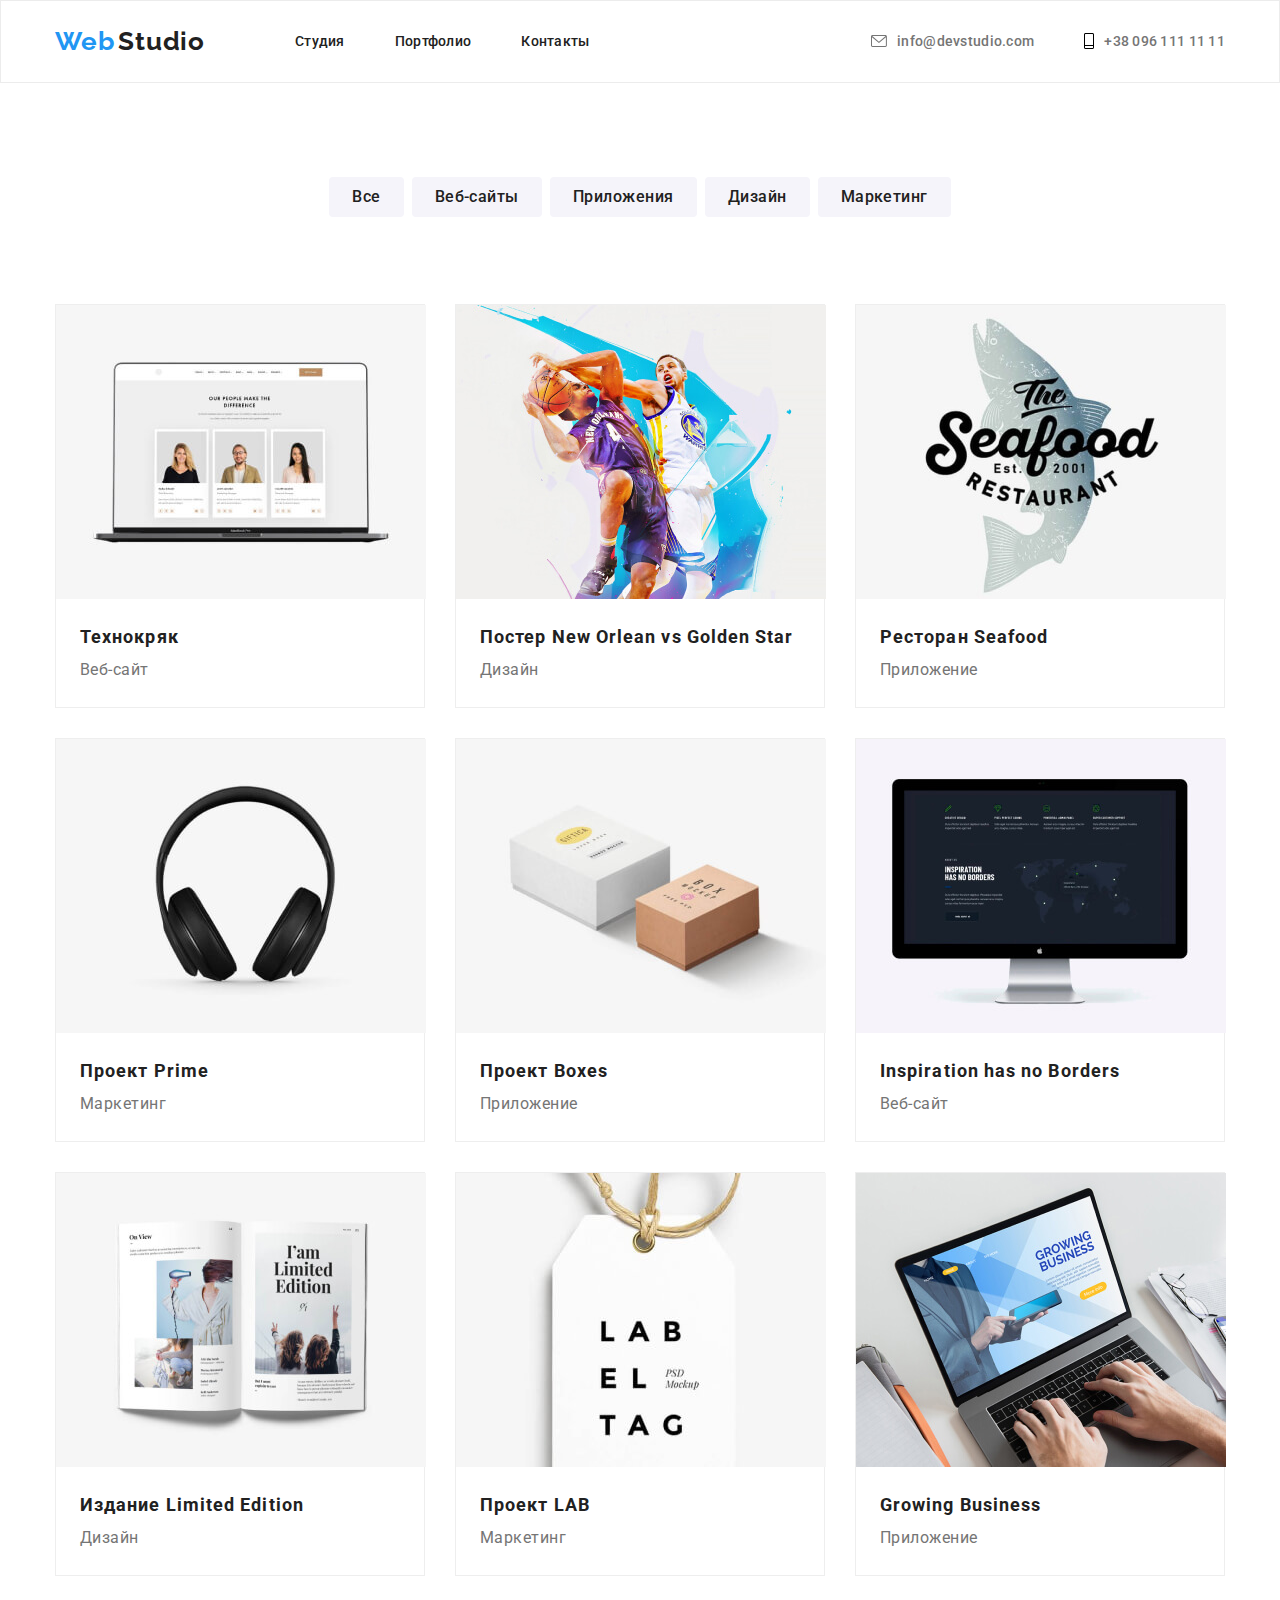
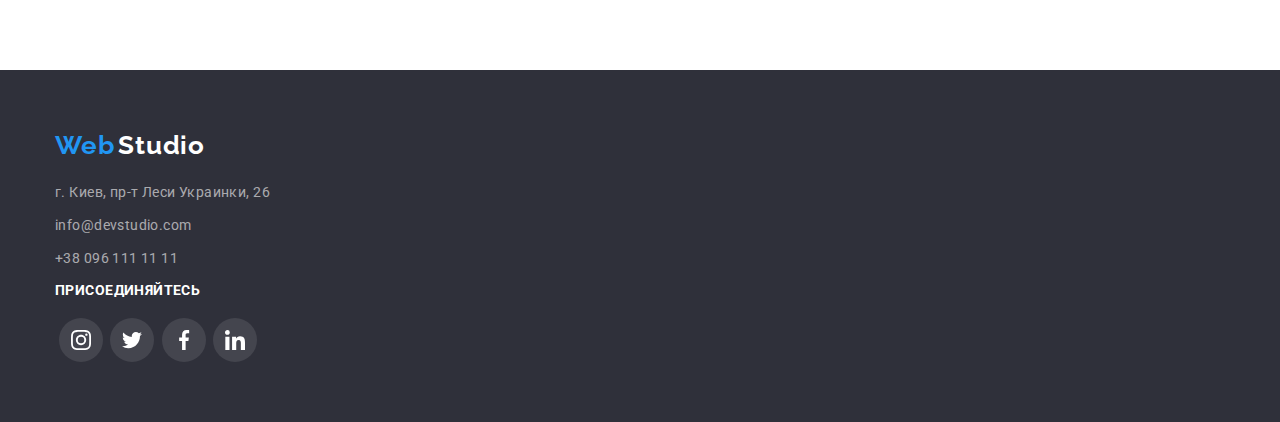
==== portfolio.html @ cc457381 "Домашнее задание №4" ====
<!DOCTYPE html>
<html lang="ru">
	<head>
		<meta charset="UTF-8" />
		<meta name="viewport" content="width=device-width, initial-scale=1.0" />
		<title>Портфолио</title>
		<link rel="stylesheet" href="https://cdnjs.cloudflare.com/ajax/libs/modern-normalize/1.0.0/modern-normalize.css" />
		<link
			href="https://fonts.googleapis.com/css2?family=Raleway:wght@700&family=Roboto:wght@400;500;700;900&display=swap"
			rel="stylesheet"
		/>
		<link rel="stylesheet" href="./css/styles.css" />
	</head>

	<body>
		<!--header-->
		<header class="header">
			<div class="conteiner">
				<nav class="navigation">
					<a class="logo link" href="./index.html" aria-label="Логотип Веб Студии" lang="en">
						<span class="logo-web">Web</span>
						<span class="logo-studio-black">Studio</span>
					</a>
					<ul class="navigation-list list">
						<li class="navigation-list-item">
							<a class="navigation-list-link link" href="./index.html">Студия</a>
						</li>
						<li class="navigation-list-item">
							<a class="navigation-list-link link" href="./portfolio.html">Портфолио</a>
						</li>
						<li class="navigation-list-item">
							<a class="navigation-list-link link" href="">Контакты</a>
						</li>
					</ul>
				</nav>

				<address class="address">
					<ul class="address-list list">
						<li class="address-list-item">
							<a class="address-mail-link link" href="mailto:info@devstudio.com">
								<svg class="address-mail-svg">
									<use href="./images/studio/svg/symbol-defs.svg#icon-mail"></use>
								</svg>
								info@devstudio.com
							</a>
						</li>
						<li class="address-list-item">
							<a class="address-tel-link link" href="tel:+380961111111">
								<svg class="address-tel-svg">
									<use href="./images/studio/svg/symbol-defs.svg#icon-tel"></use>
								</svg>
								+38 096 111 11 11
							</a>
						</li>
					</ul>
				</address>
			</div>
		</header>

		<main class="main">
			<!--filters-->
			<section class="pottfolio-filters">
				<div class="conteiner">
					<ul class="pottfolio-filters-list list">
						<li class="pottfolio-filters-list-item">
							<button class="pottfolio-filters-btn" type="button">Все</button>
						</li>
						<li class="pottfolio-filters-list-item">
							<button class="pottfolio-filters-btn" type="button">Веб-сайты</button>
						</li>
						<li class="pottfolio-filters-list-item">
							<button class="pottfolio-filters-btn" type="button">Приложения</button>
						</li>
						<li class="pottfolio-filters-list-item">
							<button class="pottfolio-filters-btn" type="button">Дизайн</button>
						</li>
						<li class="pottfolio-filters-list-item">
							<button class="pottfolio-filters-btn" type="button">Маркетинг</button>
						</li>
					</ul>
				</div>
			</section>

			<!--projects-->
			<section class="projects">
				<div class="conteiner">
					<h1 class="projects-title">Наши работы</h1>
					<ul class="projects-list list">
						<li class="projects-list-item">
							<a href=""><img src="./images/portfolio/projects/project-1.jpg" width="370" height="294" alt="" /></a>
							<div class="projects-list-content">
								<h2 class="projects-subtitle">Технокряк</h2>
								<p class="projects-text">Веб-сайт</p>
							</div>
						</li>
						<li class="projects-list-item">
							<a href=""><img src="./images/portfolio/projects/project-2.jpg" width="370" height="294" alt="" /></a>
							<div class="projects-list-content">
								<h2 class="projects-subtitle">Постер New Orlean vs Golden Star</h2>
								<p class="projects-text">Дизайн</p>
							</div>
						</li>
						<li class="projects-list-item">
							<a href=""><img src="./images/portfolio/projects/project-3.jpg" width="370" height="294" alt="" /></a>
							<div class="projects-list-content">
								<h2 class="projects-subtitle">Ресторан Seafood</h2>
								<p class="projects-text">Приложение</p>
							</div>
						</li>
						<li class="projects-list-item">
							<a href=""><img src="./images/portfolio/projects/project-4.jpg" width="370" height="294" alt="" /></a>
							<div class="projects-list-content">
								<h2 class="projects-subtitle">Проект Prime</h2>
								<p class="projects-text">Маркетинг</p>
							</div>
						</li>
						<li class="projects-list-item">
							<a href=""><img src="./images/portfolio/projects/project-5.jpg" width="370" height="294" alt="" /></a>
							<div class="projects-list-content">
								<h2 class="projects-subtitle">Проект Boxes</h2>
								<p class="projects-text">Приложение</p>
							</div>
						</li>
						<li class="projects-list-item">
							<a href=""><img src="./images/portfolio/projects/project-6.jpg" width="370" height="294" alt="" /></a>
							<div class="projects-list-content">
								<h2 class="projects-subtitle">Inspiration has no Borders</h2>
								<p class="projects-text">Веб-сайт</p>
							</div>
						</li>
						<li class="projects-list-item">
							<a href=""><img src="./images/portfolio/projects/project-7.jpg" width="370" height="294" alt="" /></a>
							<div class="projects-list-content">
								<h2 class="projects-subtitle">Издание Limited Edition</h2>
								<p class="projects-text">Дизайн</p>
							</div>
						</li>
						<li class="projects-list-item">
							<a href=""><img src="./images/portfolio/projects/project-8.jpg" width="370" height="294" alt="" /></a>
							<div class="projects-list-content">
								<h2 class="projects-subtitle">Проект LAB</h2>
								<p class="projects-text">Маркетинг</p>
							</div>
						</li>
						<li class="projects-list-item">
							<a href=""><img src="./images/portfolio/projects/project-9.jpg" width="370" height="294" alt="" /></a>
							<div class="projects-list-content">
								<h2 class="projects-subtitle">Growing Business</h2>
								<p class="projects-text">Приложение</p>
							</div>
						</li>
					</ul>
				</div>
			</section>
		</main>

		<footer class="footer">
			<div class="conteiner">
				<a class="logo-footer link" href="./index.html" aria-label="Логотип Веб Студии" lang="en">
					<span class="logo-footer-web">Web</span>
					<span class="logo-footer-studio-white">Studio</span>
				</a>
				<address class="address-footer">
					<ul class="address-footer-list list">
						<li class="address-footer-list-item">
							<a class="address-footer-map-link link" href="https://goo.gl/maps/joasaBkSW2DnJmef8" target="blank">
								г. Киев, пр-т Леси Украинки, 26
							</a>
						</li>
						<li class="address-footer-list-item">
							<a class="address-footer-mail-link link" href="mailto:info@devstudio.com">info@devstudio.com</a>
						</li>
						<li class="address-footer-list-item">
							<a class="address-footer-tel-link link" href="tel:+380961111111">+38 096 111 11 11</a>
						</li>
					</ul>
				</address>
				<div class="join">
					<h3 class="footer-join-title">присоединяйтесь</h3>
					<ul class="footer-social-list list">
						<li class="footer-social-list-item">
							<a href="#" class="footer-social-list-link">
								<svg class="footer-social-list-svg">
									<use href="./images/studio/svg/symbol-defs.svg#icon-instagram-1"></use>
								</svg>
							</a>
						</li>
						<li class="footer-social-list-item">
							<a href="#" class="footer-social-list-link">
								<svg class="footer-social-list-svg">
									<use href="./images/studio/svg/symbol-defs.svg#icon-twitter-1"></use>
								</svg>
							</a>
						</li>
						<li class="footer-social-list-item">
							<a href="#" class="footer-social-list-link">
								<svg class="footer-social-list-svg">
									<use href="./images/studio/svg/symbol-defs.svg#icon-facebook-1"></use>
								</svg>
							</a>
						</li>
						<li class="footer-social-list-item">
							<a href="#" class="footer-social-list-link">
								<svg class="footer-social-list-svg">
									<use href="./images/studio/svg/symbol-defs.svg#icon-linkedin-1"></use>
								</svg>
							</a>
						</li>
					</ul>
				</div>
			</div>
		</footer>
	</body>
</html>
---- css/styles.css ----
:root {
	--main-font: "Roboto", sans-serif;
	--secondary-font: "Raleway", sans-serif;
	--main-color: #212121;
	--secondary-color: #757575;
	--third-color: #ffffff;
	--accent-color: #2196f3;
	--modal-btn-color: #188ce8;
	--bgd-color: #f5f4fa;
	--icon-color: #afb1b8;
}

*,
*::before,
*::after {
	padding: 0px;
	margin: 0px;
}

body {
	font-family: var(--main-font);
	font-style: normal;
}

.list {
	list-style: none;
}

.link {
	text-decoration: none;
}

.address {
	font-style: normal;
}

img {
	display: block;
}

.conteiner {
	width: 1200px;
	padding: 0 15px;
	margin: 0 auto;
}

/*======== header =======*/
.header {
	padding: 25px 0;
	border: 1px solid #ececec;
}
.header .conteiner {
	display: flex;
	align-items: center;
}

.header .address {
	margin-left: auto;
}
.address-list-item:not(:last-child) {
	margin-right: 50px;
}

.navigation {
	display: flex;
	align-items: center;
}

.navigation-list {
	display: flex;
}

.address-list {
	display: flex;
	align-items: center;
}

.logo {
	margin-right: 90px;
}

.navigation-list-item:not(:last-child) {
	margin-right: 50px;
}

.logo-web {
	font-family: var(--secondary-font);
	font-style: normal;
	font-weight: 700;
	font-size: 26px;
	line-height: 1.192;
	letter-spacing: 0.03em;
	color: var(--accent-color);
}

.logo-studio-black {
	font-family: var(--secondary-font);
	font-style: normal;
	font-weight: 700;
	font-size: 26px;
	line-height: 1.192;
	letter-spacing: 0.03em;
	color: var(--main-color);
}

.navigation-list-link {
	font-weight: 500;
	font-size: 14px;
	line-height: 1.143;
	letter-spacing: 0.02em;
	color: var(--main-color);
}

.address-tel-link,
.address-mail-link {
	font-style: normal;
	font-weight: 500;
	font-size: 14px;
	line-height: 1.143;
	letter-spacing: 0.02em;
	color: var(--secondary-color);

	display: flex;
	justify-content: center;
	align-items: center;
}

.navigation-list-link:hover,
.navigation-list-link:focus,
.address-mail-link:hover,
.address-mail-link:focus,
.address-tel-link:hover,
.address-tel-link:focus {
	color: var(--accent-color);
	cursor: pointer;
}

.address-mail-svg {
	width: 16px;
	height: 12px;
	margin-right: 10px;
}

.address-mail-link:hover .address-mail-svg {
	fill: var(--accent-color);
	cursor: pointer;
}

.address-mail-svg {
	fill: var(--secondary-color);
}

.address-tel-svg {
	width: 10px;
	height: 16px;
	margin-right: 10px;
}

.address-tel-link:hover .address-tel-svg {
	fill: var(--accent-color);
	cursor: pointer;
}

.address-tell-svg {
	fill: var(--secondary-color);
}
/*======== end header =======*/

/*======================================== STUDIO ========================================*/
/*======= hero =======*/
.hero {
	background: #c4c4c4;
	background-image: url(../images/studio/hero/hero-Img.png);
	background-color: rgba(47, 48, 58, 0.4);
	text-align: center;
	padding-top: 200px;
	padding-bottom: 200px;
}
.hero-title {
	margin-top: 0px;
	margin-bottom: 30px;
	font-weight: 900;
	font-size: 44px;
	line-height: 1.36;
	letter-spacing: 0.06em;
	text-transform: uppercase;
	color: var(--third-color);
}

.modal-btn {
	border-radius: 4px;
	border: 1px solid transparent;
	min-width: 200px;
	height: 50px;
	padding: 10px;

	font-family: var(--main-font);
	font-style: normal;
	font-weight: 700;
	font-size: 16px;
	line-height: 1.88;
	align-items: center;
	letter-spacing: 0.06em;
	color: var(--third-color);
	background-color: var(--accent-color);
}

.modal-btn:hover,
.modal-btn:focus {
	background: var(--modal-btn-color);
	cursor: pointer;
}
/*======= end hero =======*/

/*======= our advantages =======*/
.our-advantages {
	padding-bottom: 94px;
	padding-top: 94px;
}

.our-advantages-list {
	display: flex;
	flex-wrap: wrap;
}

.our-advantages-list-item {
	width: calc((100% - 90px) / 4);
	margin-right: 30px;
}
.our-advantages-list-item:nth-child(4n) {
	margin-right: 0;
}

.our-advantages-title {
	visibility: hidden;
}
.our-advantages-subtitle {
	margin-top: 0px;
	margin-bottom: 10px;
	font-weight: 700;
	font-size: 14px;
	line-height: 1.143;
	letter-spacing: 0.03em;
	text-transform: uppercase;
	color: var(--main-color);
}

.our-advantages-text {
	margin-top: 0px;
	margin-bottom: 0px;
	font-weight: 400;
	font-size: 14px;
	line-height: 1.714;
	letter-spacing: 0.03em;
	color: var(--secondary-color);
}

.our-advantages-subtitle-icon-1::before {
	display: block;
	content: "";
	width: 270px;
	height: 120px;
	background-color: var(--bgd-color);
	margin-bottom: 30px;
	background-image: url(../images/studio/svg/our-advantages-icon/antenna\ 1.svg);
	background-repeat: no-repeat;
	background-position: center;
}

.our-advantages-subtitle-icon-2::before {
	display: block;
	content: "";
	width: 270px;
	height: 120px;
	background-color: var(--bgd-color);
	margin-bottom: 30px;
	background-image: url(../images/studio/svg/our-advantages-icon/clock\ 1.svg);
	background-repeat: no-repeat;
	background-position: center;
}
.our-advantages-subtitle-icon-3::before {
	display: block;
	content: "";
	width: 270px;
	height: 120px;
	background-color: var(--bgd-color);
	margin-bottom: 30px;
	background-image: url(../images/studio/svg/our-advantages-icon/diagram\ 1.svg);
	background-repeat: no-repeat;
	background-position: center;
}
.our-advantages-subtitle-icon-4::before {
	display: block;
	content: "";
	width: 270px;
	height: 120px;
	background-color: var(--bgd-color);
	margin-bottom: 30px;
	background-image: url(../images/studio/svg/our-advantages-icon/astronaut\ 1.svg);
	background-repeat: no-repeat;
	background-position: center;
}
/*======= end our advantages =======*/

/*======= what-are-we-doing ======*/
.what-are-we-doing {
	padding-bottom: 94px;
}

.what-are-we-doing-list {
	display: flex;
	flex-wrap: wrap;
}

.what-are-we-doing-list-item {
	width: calc((100% - 60px) / 3);
	margin-right: 30px;
}

.what-are-we-doing-list-item:nth-child(3n) {
	margin-right: 0;
}

.what-are-we-doing-title {
	margin-top: 0px;
	margin-bottom: 50px;
	font-weight: 700;
	font-size: 36px;
	line-height: 1.167;
	text-align: center;
	letter-spacing: 0.03em;
	color: var(--main-color);
}
/*======= end what are we doing ======*/

/*======= our team =======*/
.our-team {
	background: var(--bgd-color);
}

.our-team {
	padding-bottom: 94px;
	padding-top: 94px;
}

.our-team-list {
	display: flex;
	flex-wrap: wrap;
}

.our-team-list-item {
	margin-right: 30px;
	width: calc((100% - 90px) / 4);
	border-radius: 0px 0px 4px 4px;
	background: var(--third-color);
	box-shadow: 0px 1px 3px rgba(0, 0, 0, 0.12), 0px 1px 1px rgba(0, 0, 0, 0.14), 0px 2px 1px rgba(0, 0, 0, 0.2);
}

.our-team-social-list {
	display: flex;
	justify-content: space-around;
	margin-bottom: 30px;
}

.our-team-social-list-link {
	display: flex;
	justify-content: center;
	align-items: center;
	width: 44px;
	height: 44px;
	border-radius: 50%;
	background-color: var(--third-color);
}

.our-team-social-list-svg {
	width: 20px;
	height: 20px;
	fill: var(--icon-color);
}

.our-team-social-list-link:hover .our-team-social-list-svg {
	fill: var(--third-color);
}

.our-team-social-list-link:hover {
	background-color: var(--accent-color);
}

.our-team-list-item:nth-child(4n) {
	margin-right: 0;
}

.our-team-title {
	margin-top: 0px;
	margin-bottom: 50px;
	font-weight: 700;
	font-size: 36px;
	line-height: 1.167;
	text-align: center;
	letter-spacing: 0.03em;
	color: var(--main-color);
}

.our-team-subtitle {
	margin-top: 30px;
	margin-bottom: 10px;
	font-weight: 500;
	font-size: 16px;
	line-height: 1.188;
	text-align: center;
	letter-spacing: 0.03em;
	color: var(--main-color);
}

.our-team-text {
	margin-bottom: 10px;
	font-weight: 400;
	font-size: 16px;
	text-align: center;
	letter-spacing: 0.03em;
	color: var(--secondary-color);
}
/*======= end our team =======*/

/*======= regular customers =======*/
.regular-customers {
	padding-bottom: 94px;
	padding-top: 94px;
}

.regular-customers-title {
	font-family: var(--main-font);
	font-style: normal;
	font-weight: 700;
	font-size: 36px;
	line-height: 42px;
	text-align: center;
	letter-spacing: 0.03em;
	margin-bottom: 50px;
}

.regular-customers-list {
	display: flex;
	justify-content: space-around;
	margin-bottom: 30px;
}

.regular-customers-list-link {
	display: flex;
	justify-content: center;
	align-items: center;
	width: 170px;
	height: 90px;
	border: 1px solid var(--icon-color);
	box-sizing: border-box;
	border-radius: 4px;
}

.regular-customers-list-svg {
	fill: var(--icon-color);
}

.regular-customers-list-link:hover {
	border-color: var(--accent-color);
}

.regular-customers-list-link:hover .regular-customers-list-svg {
	fill: var(--accent-color);
}
/*======= end regular customers =======*/

/*======= footter address =======*/
.footer {
	background: #2f303a;
	padding-top: 60px;
	padding-bottom: 60px;
}

.logo-footer {
	display: block;
	margin-bottom: 20px;
}

.logo-footer-web {
	font-family: var(--secondary-font);
	font-style: normal;
	font-weight: 700;
	font-size: 26px;
	line-height: 1.192;
	letter-spacing: 0.03em;
	color: var(--accent-color);
}

.logo-footer-studio-white {
	font-family: var(--secondary-font);
	font-style: normal;
	font-weight: 700;
	font-size: 26px;
	line-height: 1.192;
	letter-spacing: 0.03em;
	color: var(--third-color);
}

.address-footer-list-item {
	display: block;
}

.address-footer-list-item:not(:last-child) {
	margin-bottom: 9px;
}

.address-footer-map-link {
	font-style: normal;
	font-weight: 400;
	font-size: 14px;
	line-height: 1.714;
	letter-spacing: 0.03em;
	color: rgba(255, 255, 255, 0.6);
}

.address-footer-mail-link,
.address-footer-tel-link {
	font-style: normal;
	font-weight: 400;
	font-size: 14px;
	line-height: 1.714;
	letter-spacing: 0.03em;
	color: rgba(255, 255, 255, 0.6);
}

.address-footer-map-link:hover,
.address-footer-map-link:focus,
.address-footer-mail-link:hover,
.address-footer-mail-link:focus,
.address-footer-tel-link:hover,
.address-footer-tel-link:focus {
	color: var(--third-color);
}

.address-footer {
	width: 231px;
	height: 81px;
	margin-bottom: 20px;
}

.join {
	width: 206px;
	height: 80px;
}

.footer-join-title {
	font-family: var(--main-font);
	font-style: normal;
	font-weight: 700;
	font-size: 14px;
	line-height: 16px;
	letter-spacing: 0.03em;
	text-transform: uppercase;
	color: var(--third-color);
	margin-bottom: 20px;
}

.footer-social-list {
	display: flex;
	justify-content: space-around;
}

.footer-social-list-link {
	display: flex;
	justify-content: center;
	align-items: center;
	width: 44px;
	height: 44px;
	border-radius: 50%;
	background: rgba(255, 255, 255, 0.1);
}

.footer-social-list-svg {
	width: 20px;
	height: 20px;
	fill: var(--third-color);
}

.footer-social-list-link:hover .footer-social-list-svg {
	fill: var(--third-color);
}

.footer-social-list-link:hover {
	background-color: var(--accent-color);
}
/*======= end footter address =======*/
/*======================================== END STUDIO ========================================*/

/*======================================== PORTFOLIO ========================================*/
/*======= pottfolio filters =======*/
.pottfolio-filters-list {
	display: flex;
	flex-wrap: wrap;
	justify-content: center;
}

.pottfolio-filters {
	padding-bottom: 50px;
	padding-top: 94px;
}

.pottfolio-filters-list-item:not(:last-child) {
	margin-right: 8px;
}

.pottfolio-filters-btn:hover,
.pottfolio-filters-btn:focus {
	color: var(--third-color);
	background: var(--accent-color);
	cursor: pointer;
}

.pottfolio-filters-btn {
	font-family: var(--main-font);
	font-style: normal;
	font-weight: 500;
	font-size: 16px;
	line-height: 1.63;
	text-align: center;
	letter-spacing: 0.03em;
	color: var(--main-color);

	background: var(--bgd-color);
	border-radius: 4px;
	border: 1px solid transparent;
	padding: 6px 22px;
}
/*======= end pottfolio filters =======*/

/*======= pottfolio projects =======*/
.projects {
	padding-bottom: 94px;
}

.projects-list {
	display: flex;
	flex-wrap: wrap;
}

.projects-list-item {
	width: calc((100% - 60px) / 3);
	height: 404px;
	background: var(--third-color);
	border: 1px solid #eeeeee;
	box-sizing: border-box;
	margin-right: 30px;
	margin-bottom: 30px;
}
.projects-list-item:hover {
	box-shadow: 0px 1px 1px rgba(0, 0, 0, 0.12), 0px 4px 4px rgba(0, 0, 0, 0.06), 1px 4px 6px rgba(0, 0, 0, 0.16);
	cursor: pointer;
}

.projects-list-item:nth-child(3n) {
	margin-right: 0;
}

.projects-list-item:nth-last-child(-n + 3) {
	margin-bottom: 0;
}

.projects-title {
	visibility: hidden;
}

.projects-subtitle {
	font-weight: 700;
	font-size: 18px;
	line-height: 2;
	letter-spacing: 0.06em;
	color: var(--main-color);
}

.projects-text {
	font-weight: 400;
	font-size: 16px;
	line-height: 1.88;
	letter-spacing: 0.03em;
	color: var(--secondary-color);
}

.projects-list-content {
	padding: 20px 24px;
}
/*======= end pottfolio projects =======*/
/*======================================== END PORTFOLIO ========================================*/
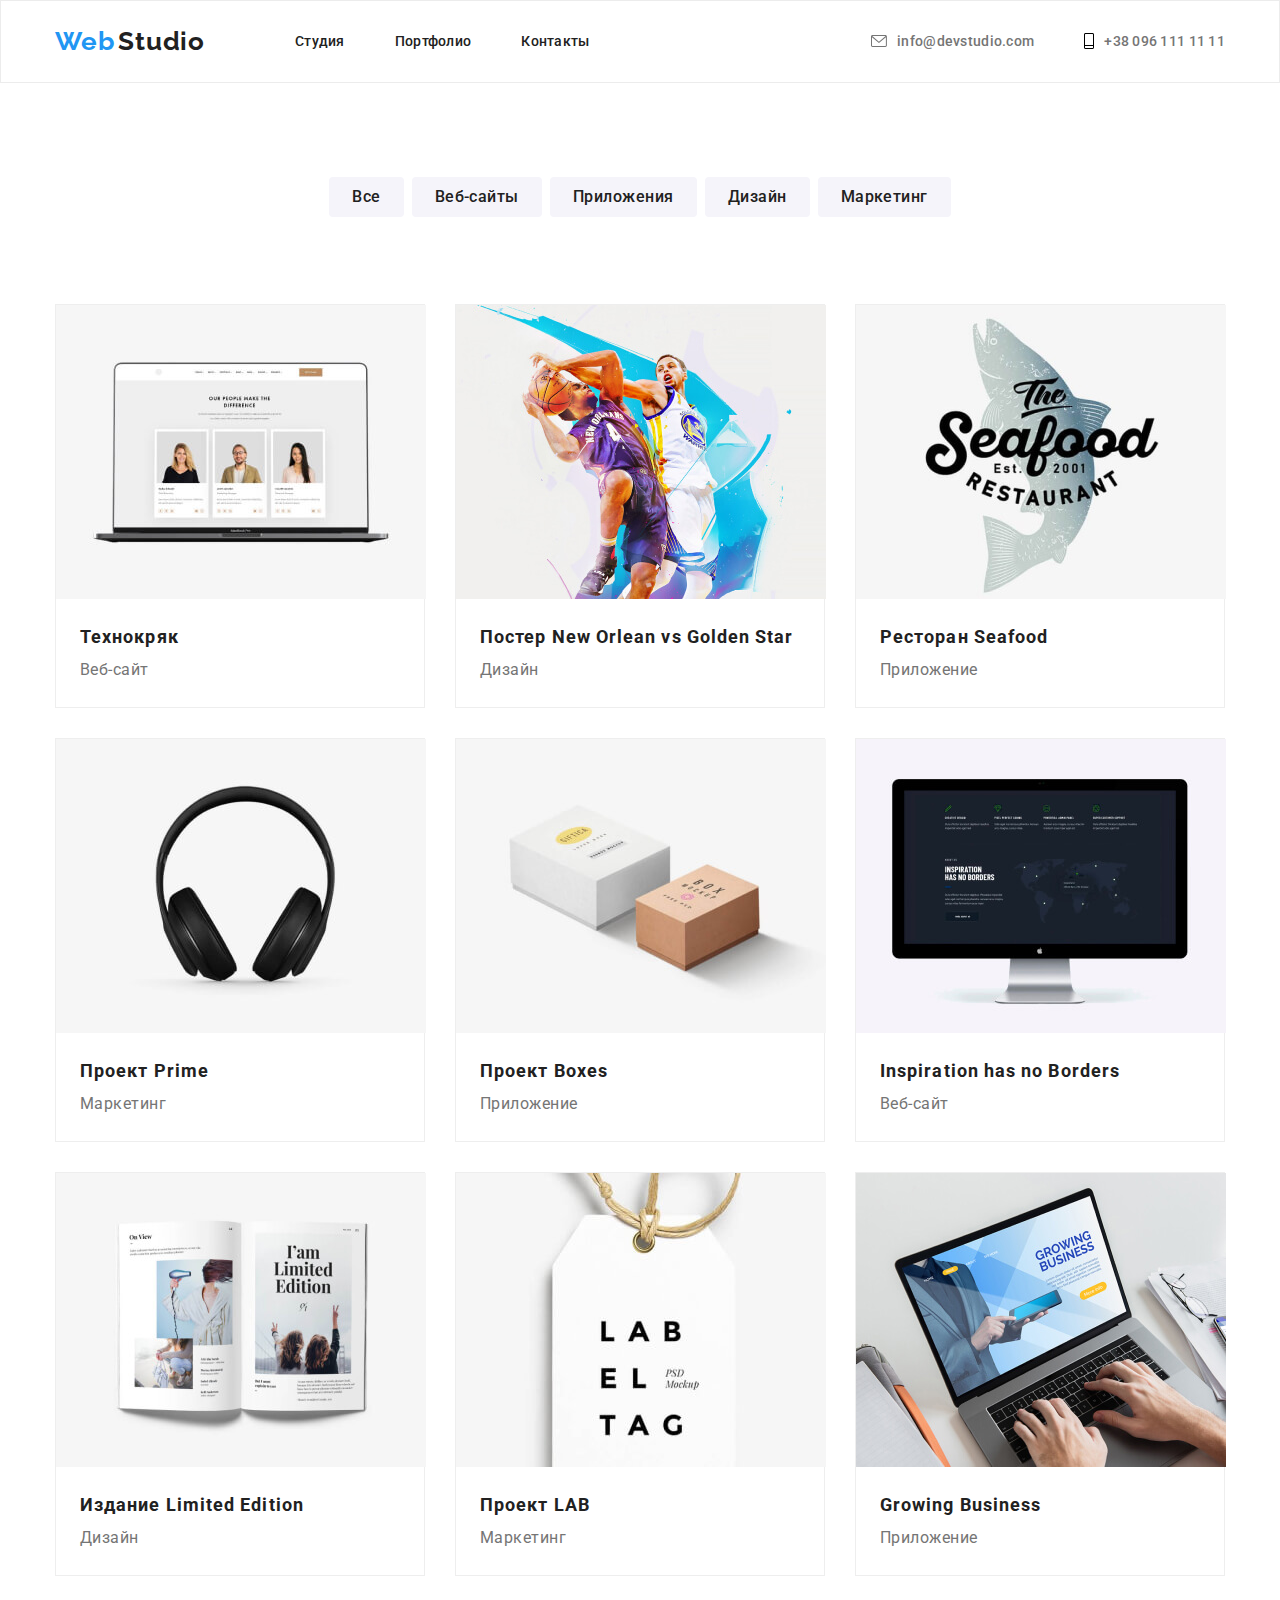
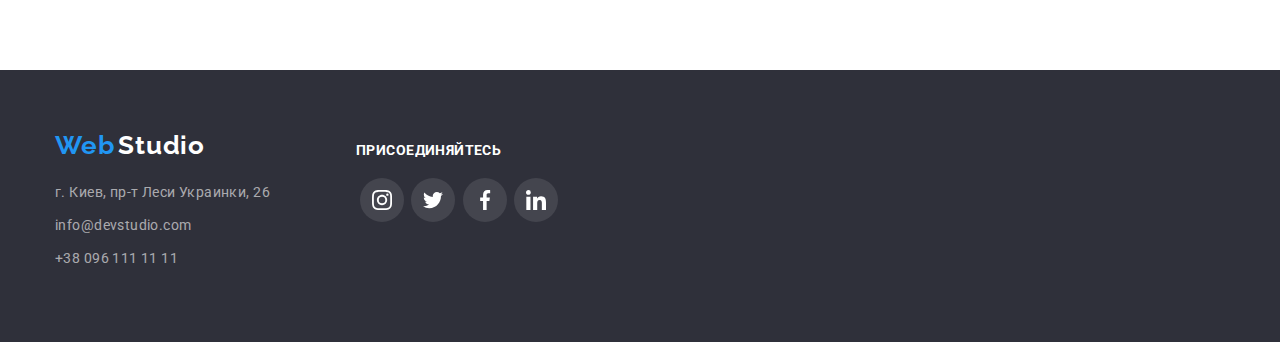
==== commit 0102381f: "домашнее задание №4.1" ====
--- a/portfolio.html
+++ b/portfolio.html
@@ -87,63 +87,63 @@
 					<h1 class="projects-title">Наши работы</h1>
 					<ul class="projects-list list">
 						<li class="projects-list-item">
-							<a href=""><img src="./images/portfolio/projects/project-1.jpg" width="370" height="294" alt="" /></a>
+							<a class="projects-list-link" href=""><img src="./images/portfolio/projects/project-1.jpg" width="370" height="294" alt="" /></a>
 							<div class="projects-list-content">
 								<h2 class="projects-subtitle">Технокряк</h2>
 								<p class="projects-text">Веб-сайт</p>
 							</div>
 						</li>
 						<li class="projects-list-item">
-							<a href=""><img src="./images/portfolio/projects/project-2.jpg" width="370" height="294" alt="" /></a>
+							<a class="projects-list-link" href=""><img src="./images/portfolio/projects/project-2.jpg" width="370" height="294" alt="" /></a>
 							<div class="projects-list-content">
 								<h2 class="projects-subtitle">Постер New Orlean vs Golden Star</h2>
 								<p class="projects-text">Дизайн</p>
 							</div>
 						</li>
 						<li class="projects-list-item">
-							<a href=""><img src="./images/portfolio/projects/project-3.jpg" width="370" height="294" alt="" /></a>
+							<a class="projects-list-link" href=""><img src="./images/portfolio/projects/project-3.jpg" width="370" height="294" alt="" /></a>
 							<div class="projects-list-content">
 								<h2 class="projects-subtitle">Ресторан Seafood</h2>
 								<p class="projects-text">Приложение</p>
 							</div>
 						</li>
 						<li class="projects-list-item">
-							<a href=""><img src="./images/portfolio/projects/project-4.jpg" width="370" height="294" alt="" /></a>
+							<a class="projects-list-link" href=""><img src="./images/portfolio/projects/project-4.jpg" width="370" height="294" alt="" /></a>
 							<div class="projects-list-content">
 								<h2 class="projects-subtitle">Проект Prime</h2>
 								<p class="projects-text">Маркетинг</p>
 							</div>
 						</li>
 						<li class="projects-list-item">
-							<a href=""><img src="./images/portfolio/projects/project-5.jpg" width="370" height="294" alt="" /></a>
+							<a class="projects-list-link" href=""><img src="./images/portfolio/projects/project-5.jpg" width="370" height="294" alt="" /></a>
 							<div class="projects-list-content">
 								<h2 class="projects-subtitle">Проект Boxes</h2>
 								<p class="projects-text">Приложение</p>
 							</div>
 						</li>
 						<li class="projects-list-item">
-							<a href=""><img src="./images/portfolio/projects/project-6.jpg" width="370" height="294" alt="" /></a>
+							<a class="projects-list-link" href=""><img src="./images/portfolio/projects/project-6.jpg" width="370" height="294" alt="" /></a>
 							<div class="projects-list-content">
 								<h2 class="projects-subtitle">Inspiration has no Borders</h2>
 								<p class="projects-text">Веб-сайт</p>
 							</div>
 						</li>
 						<li class="projects-list-item">
-							<a href=""><img src="./images/portfolio/projects/project-7.jpg" width="370" height="294" alt="" /></a>
+							<a class="projects-list-link" href=""><img src="./images/portfolio/projects/project-7.jpg" width="370" height="294" alt="" /></a>
 							<div class="projects-list-content">
 								<h2 class="projects-subtitle">Издание Limited Edition</h2>
 								<p class="projects-text">Дизайн</p>
 							</div>
 						</li>
 						<li class="projects-list-item">
-							<a href=""><img src="./images/portfolio/projects/project-8.jpg" width="370" height="294" alt="" /></a>
+							<a class="projects-list-link" href=""><img src="./images/portfolio/projects/project-8.jpg" width="370" height="294" alt="" /></a>
 							<div class="projects-list-content">
 								<h2 class="projects-subtitle">Проект LAB</h2>
 								<p class="projects-text">Маркетинг</p>
 							</div>
 						</li>
 						<li class="projects-list-item">
-							<a href=""><img src="./images/portfolio/projects/project-9.jpg" width="370" height="294" alt="" /></a>
+							<a class="projects-list-link" href=""><img src="./images/portfolio/projects/project-9.jpg" width="370" height="294" alt="" /></a>
 							<div class="projects-list-content">
 								<h2 class="projects-subtitle">Growing Business</h2>
 								<p class="projects-text">Приложение</p>
@@ -156,57 +156,63 @@
 
 		<footer class="footer">
 			<div class="conteiner">
-				<a class="logo-footer link" href="./index.html" aria-label="Логотип Веб Студии" lang="en">
-					<span class="logo-footer-web">Web</span>
-					<span class="logo-footer-studio-white">Studio</span>
-				</a>
-				<address class="address-footer">
-					<ul class="address-footer-list list">
-						<li class="address-footer-list-item">
-							<a class="address-footer-map-link link" href="https://goo.gl/maps/joasaBkSW2DnJmef8" target="blank">
-								г. Киев, пр-т Леси Украинки, 26
-							</a>
-						</li>
-						<li class="address-footer-list-item">
-							<a class="address-footer-mail-link link" href="mailto:info@devstudio.com">info@devstudio.com</a>
-						</li>
-						<li class="address-footer-list-item">
-							<a class="address-footer-tel-link link" href="tel:+380961111111">+38 096 111 11 11</a>
-						</li>
-					</ul>
-				</address>
-				<div class="join">
-					<h3 class="footer-join-title">присоединяйтесь</h3>
-					<ul class="footer-social-list list">
-						<li class="footer-social-list-item">
-							<a href="#" class="footer-social-list-link">
-								<svg class="footer-social-list-svg">
-									<use href="./images/studio/svg/symbol-defs.svg#icon-instagram-1"></use>
-								</svg>
-							</a>
-						</li>
-						<li class="footer-social-list-item">
-							<a href="#" class="footer-social-list-link">
-								<svg class="footer-social-list-svg">
-									<use href="./images/studio/svg/symbol-defs.svg#icon-twitter-1"></use>
-								</svg>
-							</a>
-						</li>
-						<li class="footer-social-list-item">
-							<a href="#" class="footer-social-list-link">
-								<svg class="footer-social-list-svg">
-									<use href="./images/studio/svg/symbol-defs.svg#icon-facebook-1"></use>
-								</svg>
-							</a>
-						</li>
-						<li class="footer-social-list-item">
-							<a href="#" class="footer-social-list-link">
-								<svg class="footer-social-list-svg">
-									<use href="./images/studio/svg/symbol-defs.svg#icon-linkedin-1"></use>
-								</svg>
-							</a>
-						</li>
-					</ul>
+				<div class="footer-side">
+					<div class="footer-left-side">
+						<a class="logo-footer link" href="./index.html" aria-label="Логотип Веб Студии" lang="en">
+							<span class="logo-footer-web">Web</span>
+							<span class="logo-footer-studio-white">Studio</span>
+						</a>
+						<address class="address-footer">
+							<ul class="address-footer-list list">
+								<li class="address-footer-list-item">
+									<a class="address-footer-map-link link" href="https://goo.gl/maps/joasaBkSW2DnJmef8" target="blank">
+										г. Киев, пр-т Леси Украинки, 26
+									</a>
+								</li>
+								<li class="address-footer-list-item">
+									<a class="address-footer-mail-link link" href="mailto:info@devstudio.com">info@devstudio.com</a>
+								</li>
+								<li class="address-footer-list-item">
+									<a class="address-footer-tel-link link" href="tel:+380961111111">+38 096 111 11 11</a>
+								</li>
+							</ul>
+						</address>
+					</div>
+					<div class="footer-right-side">
+						<section class="join">
+							<h3 class="footer-join-title">присоединяйтесь</h3>
+							<ul class="footer-social-list list">
+								<li class="footer-social-list-item">
+									<a href="#" class="footer-social-list-link">
+										<svg class="footer-social-list-svg">
+											<use href="./images/studio/svg/symbol-defs.svg#icon-instagram-1"></use>
+										</svg>
+									</a>
+								</li>
+								<li class="footer-social-list-item">
+									<a href="#" class="footer-social-list-link">
+										<svg class="footer-social-list-svg">
+											<use href="./images/studio/svg/symbol-defs.svg#icon-twitter-1"></use>
+										</svg>
+									</a>
+								</li>
+								<li class="footer-social-list-item">
+									<a href="#" class="footer-social-list-link">
+										<svg class="footer-social-list-svg">
+											<use href="./images/studio/svg/symbol-defs.svg#icon-facebook-1"></use>
+										</svg>
+									</a>
+								</li>
+								<li class="footer-social-list-item">
+									<a href="#" class="footer-social-list-link">
+										<svg class="footer-social-list-svg">
+											<use href="./images/studio/svg/symbol-defs.svg#icon-linkedin-1"></use>
+										</svg>
+									</a>
+								</li>
+							</ul>
+						</section>
+					</div>
 				</div>
 			</div>
 		</footer>
--- a/css/styles.css
+++ b/css/styles.css
@@ -169,9 +169,9 @@
 /*======================================== STUDIO ========================================*/
 /*======= hero =======*/
 .hero {
-	background: #c4c4c4;
-	background-image: url(../images/studio/hero/hero-Img.png);
-	background-color: rgba(47, 48, 58, 0.4);
+	background-image: linear-gradient(rgba(47, 48, 58, 0.4), rgba(9, 11, 27, 0.4)),
+		url(../images/studio/hero/hero-Img.png);
+	background-color: #c4c4c4;
 	text-align: center;
 	padding-top: 200px;
 	padding-bottom: 200px;
@@ -476,6 +476,15 @@
 	padding-bottom: 60px;
 }
 
+.footer-side {
+	display: flex;
+}
+
+.footer-right-side {
+	margin-left: 70px;
+	margin-top: 12px;
+}
+
 .logo-footer {
 	display: block;
 	margin-bottom: 20px;
@@ -592,6 +601,7 @@
 /*======================================== END STUDIO ========================================*/
 
 /*======================================== PORTFOLIO ========================================*/
+
 /*======= pottfolio filters =======*/
 .pottfolio-filters-list {
 	display: flex;
@@ -651,6 +661,7 @@
 	margin-right: 30px;
 	margin-bottom: 30px;
 }
+
 .projects-list-item:hover {
 	box-shadow: 0px 1px 1px rgba(0, 0, 0, 0.12), 0px 4px 4px rgba(0, 0, 0, 0.06), 1px 4px 6px rgba(0, 0, 0, 0.16);
 	cursor: pointer;
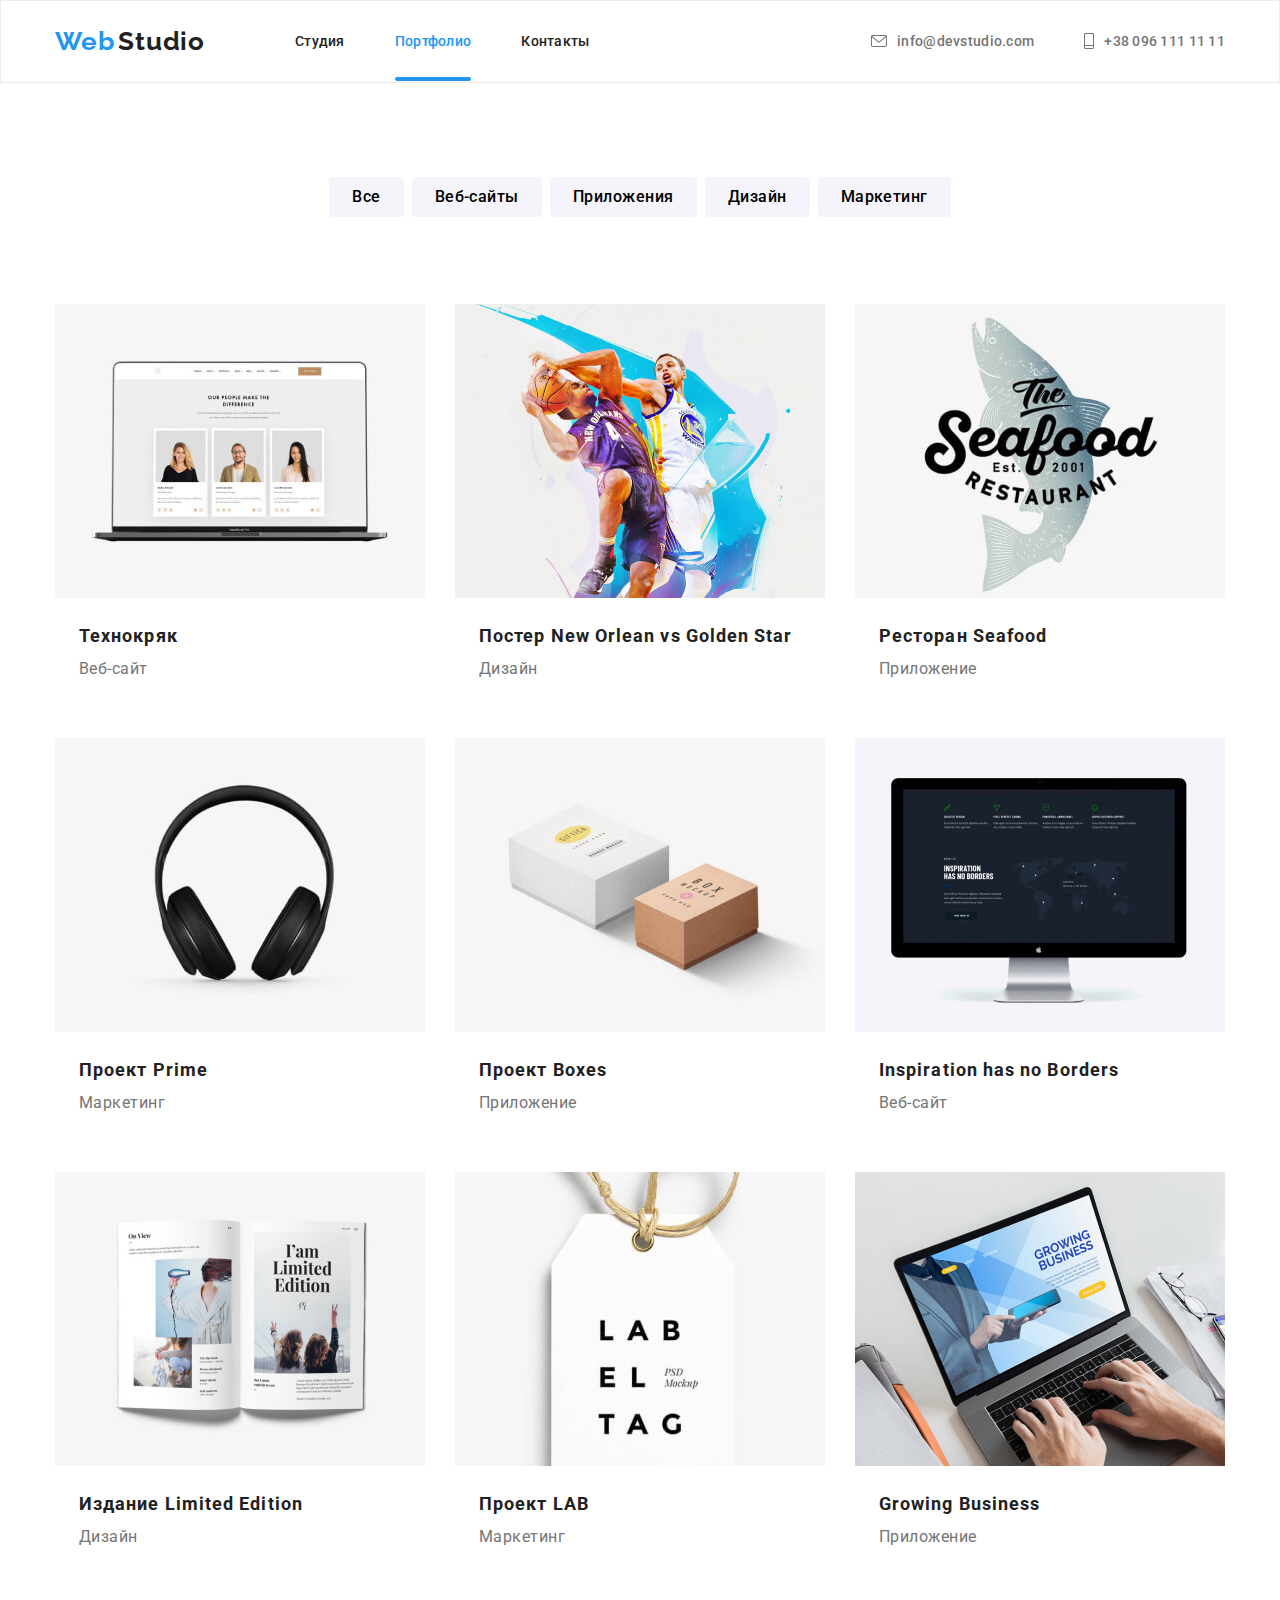
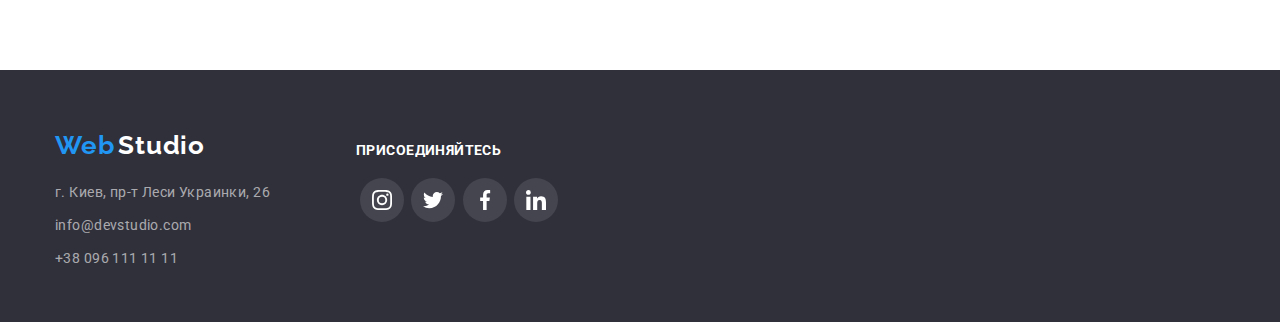
==== commit f6d3b4e9: "Домашнее задание №5" ====
--- a/portfolio.html
+++ b/portfolio.html
@@ -13,9 +13,10 @@
 	</head>
 
 	<body>
-		<!--header-->
+		<!--HEADER-->
 		<header class="header">
 			<div class="conteiner">
+				<!--HEADER NAVIGATION-->
 				<nav class="navigation">
 					<a class="logo link" href="./index.html" aria-label="Логотип Веб Студии" lang="en">
 						<span class="logo-web">Web</span>
@@ -26,14 +27,14 @@
 							<a class="navigation-list-link link" href="./index.html">Студия</a>
 						</li>
 						<li class="navigation-list-item">
-							<a class="navigation-list-link link" href="./portfolio.html">Портфолио</a>
+							<a class="navigation-list-link link underline" href="./portfolio.html">Портфолио</a>
 						</li>
 						<li class="navigation-list-item">
 							<a class="navigation-list-link link" href="">Контакты</a>
 						</li>
 					</ul>
 				</nav>
-
+				<!--HEADER ADDRESS-->
 				<address class="address">
 					<ul class="address-list list">
 						<li class="address-list-item">
@@ -57,8 +58,9 @@
 			</div>
 		</header>
 
+		<!--MAIN-->
 		<main class="main">
-			<!--filters-->
+			<!--FILTERS-->
 			<section class="pottfolio-filters">
 				<div class="conteiner">
 					<ul class="pottfolio-filters-list list">
@@ -81,81 +83,155 @@
 				</div>
 			</section>
 
-			<!--projects-->
+			<!--PROJECTS-->
 			<section class="projects">
 				<div class="conteiner">
 					<h1 class="projects-title">Наши работы</h1>
 					<ul class="projects-list list">
 						<li class="projects-list-item">
-							<a class="projects-list-link" href=""><img src="./images/portfolio/projects/project-1.jpg" width="370" height="294" alt="" /></a>
-							<div class="projects-list-content">
-								<h2 class="projects-subtitle">Технокряк</h2>
-								<p class="projects-text">Веб-сайт</p>
-							</div>
-						</li>
-						<li class="projects-list-item">
-							<a class="projects-list-link" href=""><img src="./images/portfolio/projects/project-2.jpg" width="370" height="294" alt="" /></a>
-							<div class="projects-list-content">
-								<h2 class="projects-subtitle">Постер New Orlean vs Golden Star</h2>
-								<p class="projects-text">Дизайн</p>
-							</div>
-						</li>
-						<li class="projects-list-item">
-							<a class="projects-list-link" href=""><img src="./images/portfolio/projects/project-3.jpg" width="370" height="294" alt="" /></a>
-							<div class="projects-list-content">
-								<h2 class="projects-subtitle">Ресторан Seafood</h2>
-								<p class="projects-text">Приложение</p>
-							</div>
-						</li>
-						<li class="projects-list-item">
-							<a class="projects-list-link" href=""><img src="./images/portfolio/projects/project-4.jpg" width="370" height="294" alt="" /></a>
-							<div class="projects-list-content">
-								<h2 class="projects-subtitle">Проект Prime</h2>
-								<p class="projects-text">Маркетинг</p>
-							</div>
-						</li>
-						<li class="projects-list-item">
-							<a class="projects-list-link" href=""><img src="./images/portfolio/projects/project-5.jpg" width="370" height="294" alt="" /></a>
-							<div class="projects-list-content">
-								<h2 class="projects-subtitle">Проект Boxes</h2>
-								<p class="projects-text">Приложение</p>
-							</div>
-						</li>
-						<li class="projects-list-item">
-							<a class="projects-list-link" href=""><img src="./images/portfolio/projects/project-6.jpg" width="370" height="294" alt="" /></a>
-							<div class="projects-list-content">
-								<h2 class="projects-subtitle">Inspiration has no Borders</h2>
-								<p class="projects-text">Веб-сайт</p>
-							</div>
-						</li>
-						<li class="projects-list-item">
-							<a class="projects-list-link" href=""><img src="./images/portfolio/projects/project-7.jpg" width="370" height="294" alt="" /></a>
-							<div class="projects-list-content">
-								<h2 class="projects-subtitle">Издание Limited Edition</h2>
-								<p class="projects-text">Дизайн</p>
-							</div>
-						</li>
-						<li class="projects-list-item">
-							<a class="projects-list-link" href=""><img src="./images/portfolio/projects/project-8.jpg" width="370" height="294" alt="" /></a>
-							<div class="projects-list-content">
-								<h2 class="projects-subtitle">Проект LAB</h2>
-								<p class="projects-text">Маркетинг</p>
-							</div>
-						</li>
-						<li class="projects-list-item">
-							<a class="projects-list-link" href=""><img src="./images/portfolio/projects/project-9.jpg" width="370" height="294" alt="" /></a>
-							<div class="projects-list-content">
-								<h2 class="projects-subtitle">Growing Business</h2>
-								<p class="projects-text">Приложение</p>
-							</div>
+							<a class="projects-list-link link" href="">
+								<div class="projects-list-overlay">
+									<img src="./images/portfolio/projects/project-1.jpg" width="370" height="294" alt="" />
+									<p class="projects-text-overlay">
+										Технокряк это современная площадка распространения коронавируса. Компании используют эту платформу
+										для цифрового шпионажа и атак на защищённые сервера конкурентов.
+									</p>
+								</div>
+								<div class="projects-list-content">
+									<h2 class="projects-subtitle">Технокряк</h2>
+									<p class="projects-text">Веб-сайт</p>
+								</div>
+							</a>
+						</li>
+						<li class="projects-list-item">
+							<a class="projects-list-link link" href="">
+								<div class="projects-list-overlay">
+									<img src="./images/portfolio/projects/project-2.jpg" width="370" height="294" alt="" />
+									<p class="projects-text-overlay">
+										Технокряк это современная площадка распространения коронавируса. Компании используют эту платформу
+										для цифрового шпионажа и атак на защищённые сервера конкурентов.
+									</p>
+								</div>
+								<div class="projects-list-content">
+									<h2 class="projects-subtitle">Постер New Orlean vs Golden Star</h2>
+									<p class="projects-text">Дизайн</p>
+								</div>
+							</a>
+						</li>
+						<li class="projects-list-item">
+							<a class="projects-list-link link" href="">
+								<div class="projects-list-overlay">
+									<img src="./images/portfolio/projects/project-3.jpg" width="370" height="294" alt="" />
+									<p class="projects-text-overlay">
+										Технокряк это современная площадка распространения коронавируса. Компании используют эту платформу
+										для цифрового шпионажа и атак на защищённые сервера конкурентов.
+									</p>
+								</div>
+								<div class="projects-list-content">
+									<h2 class="projects-subtitle">Ресторан Seafood</h2>
+									<p class="projects-text">Приложение</p>
+								</div>
+							</a>
+						</li>
+						<li class="projects-list-item">
+							<a class="projects-list-link link" href="">
+								<div class="projects-list-overlay">
+									<img src="./images/portfolio/projects/project-4.jpg" width="370" height="294" alt="" />
+									<p class="projects-text-overlay">
+										Технокряк это современная площадка распространения коронавируса. Компании используют эту платформу
+										для цифрового шпионажа и атак на защищённые сервера конкурентов.
+									</p>
+								</div>
+								<div class="projects-list-content">
+									<h2 class="projects-subtitle">Проект Prime</h2>
+									<p class="projects-text">Маркетинг</p>
+								</div>
+							</a>
+						</li>
+						<li class="projects-list-item">
+							<a class="projects-list-link link" href="">
+								<div class="projects-list-overlay">
+									<img src="./images/portfolio/projects/project-5.jpg" width="370" height="294" alt="" />
+									<p class="projects-text-overlay">
+										Технокряк это современная площадка распространения коронавируса. Компании используют эту платформу
+										для цифрового шпионажа и атак на защищённые сервера конкурентов.
+									</p>
+								</div>
+								<div class="projects-list-content">
+									<h2 class="projects-subtitle">Проект Boxes</h2>
+									<p class="projects-text">Приложение</p>
+								</div>
+							</a>
+						</li>
+						<li class="projects-list-item">
+							<a class="projects-list-link link" href="">
+								<div class="projects-list-overlay">
+									<img src="./images/portfolio/projects/project-6.jpg" width="370" height="294" alt="" />
+									<p class="projects-text-overlay">
+										Технокряк это современная площадка распространения коронавируса. Компании используют эту платформу
+										для цифрового шпионажа и атак на защищённые сервера конкурентов.
+									</p>
+								</div>
+								<div class="projects-list-content">
+									<h2 class="projects-subtitle">Inspiration has no Borders</h2>
+									<p class="projects-text">Веб-сайт</p>
+								</div>
+							</a>
+						</li>
+						<li class="projects-list-item">
+							<a class="projects-list-link link" href="">
+								<div class="projects-list-overlay">
+									<img src="./images/portfolio/projects/project-7.jpg" width="370" height="294" alt="" />
+									<p class="projects-text-overlay">
+										Технокряк это современная площадка распространения коронавируса. Компании используют эту платформу
+										для цифрового шпионажа и атак на защищённые сервера конкурентов.
+									</p>
+								</div>
+								<div class="projects-list-content">
+									<h2 class="projects-subtitle">Издание Limited Edition</h2>
+									<p class="projects-text">Дизайн</p>
+								</div>
+							</a>
+						</li>
+						<li class="projects-list-item">
+							<a class="projects-list-link link" href="">
+								<div class="projects-list-overlay">
+									<img src="./images/portfolio/projects/project-8.jpg" width="370" height="294" alt="" />
+									<p class="projects-text-overlay">
+										Технокряк это современная площадка распространения коронавируса. Компании используют эту платформу
+										для цифрового шпионажа и атак на защищённые сервера конкурентов.
+									</p>
+								</div>
+								<div class="projects-list-content">
+									<h2 class="projects-subtitle">Проект LAB</h2>
+									<p class="projects-text">Маркетинг</p>
+								</div>
+							</a>
+						</li>
+						<li class="projects-list-item">
+							<a class="projects-list-link link" href="">
+								<div class="projects-list-overlay">
+									<img src="./images/portfolio/projects/project-9.jpg" width="370" height="294" alt="" />
+									<p class="projects-text-overlay">
+										Технокряк это современная площадка распространения коронавируса. Компании используют эту платформу
+										для цифрового шпионажа и атак на защищённые сервера конкурентов.
+									</p>
+								</div>
+								<div class="projects-list-content">
+									<h2 class="projects-subtitle">Growing Business</h2>
+									<p class="projects-text">Приложение</p>
+								</div>
+							</a>
 						</li>
 					</ul>
 				</div>
 			</section>
 		</main>
 
+		<!--FOOTER-->
 		<footer class="footer">
 			<div class="conteiner">
+				<!--FOOTER LEFT SIDE-->
 				<div class="footer-side">
 					<div class="footer-left-side">
 						<a class="logo-footer link" href="./index.html" aria-label="Логотип Веб Студии" lang="en">
@@ -178,9 +254,10 @@
 							</ul>
 						</address>
 					</div>
+					<!--FOOTER RIGHT SIDE-->
 					<div class="footer-right-side">
 						<section class="join">
-							<h3 class="footer-join-title">присоединяйтесь</h3>
+							<p class="footer-join-text">присоединяйтесь</p>
 							<ul class="footer-social-list list">
 								<li class="footer-social-list-item">
 									<a href="#" class="footer-social-list-link">
--- a/css/styles.css
+++ b/css/styles.css
@@ -4,7 +4,7 @@
 	--main-color: #212121;
 	--secondary-color: #757575;
 	--third-color: #ffffff;
-	--accent-color: #2196f3;
+	--accent-color: rgb(33, 150, 243);
 	--modal-btn-color: #188ce8;
 	--bgd-color: #f5f4fa;
 	--icon-color: #afb1b8;
@@ -44,11 +44,72 @@
 	margin: 0 auto;
 }
 
+.backdrop {
+	position: fixed;
+	top: 0;
+	left: 0;
+	width: 100%;
+	height: 100%;
+	background-color: rgba(0, 0, 0, 0.2);
+	transition: all 250ms cubic-bezier(0.4, 0, 0.2, 1);
+}
+
+.backdrop.is-hidden {
+	opacity: 0;
+	visibility: hidden;
+	pointer-events: none;
+	transition: all 250ms cubic-bezier(0.4, 0, 0.2, 1) 250ms;
+}
+
+.backdrop.is-hidden .modal {
+	transform: translate(-50%, -50%) scale(0);
+	transition: all 250ms cubic-bezier(0.4, 0, 0.2, 1);
+}
+
+.modal {
+	position: absolute;
+	top: 50%;
+	left: 50%;
+
+	width: 528px;
+	height: 581px;
+	background-color: var(--third-color);
+	box-shadow: 0px 1px 3px rgba(0, 0, 0, 0.12), 0px 1px 1px rgba(0, 0, 0, 0.14), 0px 2px 1px rgba(0, 0, 0, 0.2);
+	border-radius: 4px;
+
+	transform: translate(-50%, -50%) scale(1);
+
+	transition: all 250ms cubic-bezier(0.4, 0, 0.2, 1) 250ms;
+}
+
+.close-btn {
+	position: absolute;
+	display: flex;
+	justify-content: center;
+	align-items: center;
+	top: 8px;
+	right: 8px;
+	width: 30px;
+	height: 30px;
+	background: #fff;
+	border: 1px solid rgba(0, 0, 0, 0.1);
+	border-radius: 50%;
+	box-sizing: border-box;
+	cursor: pointer;
+	outline: none;
+}
+
+.close-svg {
+	width: 18px;
+	height: 18px;
+}
+
 /*======== header =======*/
 .header {
 	padding: 25px 0;
 	border: 1px solid #ececec;
 }
+
 .header .conteiner {
 	display: flex;
 	align-items: center;
@@ -104,11 +165,28 @@
 }
 
 .navigation-list-link {
+	position: relative;
 	font-weight: 500;
 	font-size: 14px;
 	line-height: 1.143;
 	letter-spacing: 0.02em;
 	color: var(--main-color);
+	transition: color 250ms cubic-bezier(0.4, 0, 0.2, 1);
+}
+
+.underline::after {
+	position: absolute;
+	bottom: -32px;
+	display: block;
+	content: "";
+	width: 100%;
+	height: 4px;
+	background-color: var(--accent-color);
+	border-radius: 2px;
+}
+
+.underline {
+	color: var(--accent-color);
 }
 
 .address-tel-link,
@@ -123,6 +201,8 @@
 	display: flex;
 	justify-content: center;
 	align-items: center;
+
+	transition: color 250ms cubic-bezier(0.4, 0, 0.2, 1);
 }
 
 .navigation-list-link:hover,
@@ -135,34 +215,34 @@
 	cursor: pointer;
 }
 
+.navigation-list-link:active .navigation-list-link::after {
+	opacity: 1;
+}
+
 .address-mail-svg {
 	width: 16px;
 	height: 12px;
 	margin-right: 10px;
+	fill: var(--secondary-color);
+	transition: fill 250ms cubic-bezier(0.4, 0, 0.2, 1);
 }
 
 .address-mail-link:hover .address-mail-svg {
 	fill: var(--accent-color);
 	cursor: pointer;
-}
-
-.address-mail-svg {
-	fill: var(--secondary-color);
 }
 
 .address-tel-svg {
 	width: 10px;
 	height: 16px;
 	margin-right: 10px;
+	fill: var(--secondary-color);
+	transition: fill 250ms cubic-bezier(0.4, 0, 0.2, 1);
 }
 
 .address-tel-link:hover .address-tel-svg {
 	fill: var(--accent-color);
 	cursor: pointer;
-}
-
-.address-tell-svg {
-	fill: var(--secondary-color);
 }
 /*======== end header =======*/
 
@@ -203,11 +283,12 @@
 	letter-spacing: 0.06em;
 	color: var(--third-color);
 	background-color: var(--accent-color);
+	transition: color 250ms cubic-bezier(0.4, 0, 0.2, 1);
 }
 
 .modal-btn:hover,
 .modal-btn:focus {
-	background: var(--modal-btn-color);
+	background-color: var(--modal-btn-color);
 	cursor: pointer;
 }
 /*======= end hero =======*/
@@ -331,6 +412,30 @@
 	letter-spacing: 0.03em;
 	color: var(--main-color);
 }
+
+.what-are-we-doing-list-item {
+	position: relative;
+}
+
+.what-are-we-doing-wpapper {
+	position: absolute;
+	bottom: 0;
+	left: 0;
+	width: 100%;
+	padding: 27px 0px;
+
+	font-family: var(--main-font);
+	font-weight: 700;
+	font-size: 14px;
+	line-height: 16px;
+	text-align: center;
+	letter-spacing: 0.03em;
+	text-transform: uppercase;
+
+	color: var(--third-color);
+	background-color: rgba(47, 48, 58, 0.8);
+}
+
 /*======= end what are we doing ======*/
 
 /*======= our team =======*/
@@ -370,12 +475,14 @@
 	height: 44px;
 	border-radius: 50%;
 	background-color: var(--third-color);
+	transition: background-color 250ms cubic-bezier(0.4, 0, 0.2, 1);
 }
 
 .our-team-social-list-svg {
 	width: 20px;
 	height: 20px;
 	fill: var(--icon-color);
+	transition: fiil 250ms cubic-bezier(0.4, 0, 0.2, 1);
 }
 
 .our-team-social-list-link:hover .our-team-social-list-svg {
@@ -454,10 +561,12 @@
 	border: 1px solid var(--icon-color);
 	box-sizing: border-box;
 	border-radius: 4px;
+	transition: border 250ms cubic-bezier(0.4, 0, 0.2, 1);
 }
 
 .regular-customers-list-svg {
 	fill: var(--icon-color);
+	transition: fill 250ms cubic-bezier(0.4, 0, 0.2, 1);
 }
 
 .regular-customers-list-link:hover {
@@ -525,6 +634,7 @@
 	line-height: 1.714;
 	letter-spacing: 0.03em;
 	color: rgba(255, 255, 255, 0.6);
+	transition: color 250ms cubic-bezier(0.4, 0, 0.2, 1);
 }
 
 .address-footer-mail-link,
@@ -535,6 +645,7 @@
 	line-height: 1.714;
 	letter-spacing: 0.03em;
 	color: rgba(255, 255, 255, 0.6);
+	transition: color 250ms cubic-bezier(0.4, 0, 0.2, 1);
 }
 
 .address-footer-map-link:hover,
@@ -549,7 +660,6 @@
 .address-footer {
 	width: 231px;
 	height: 81px;
-	margin-bottom: 20px;
 }
 
 .join {
@@ -557,7 +667,7 @@
 	height: 80px;
 }
 
-.footer-join-title {
+.footer-join-text {
 	font-family: var(--main-font);
 	font-style: normal;
 	font-weight: 700;
@@ -582,6 +692,7 @@
 	height: 44px;
 	border-radius: 50%;
 	background: rgba(255, 255, 255, 0.1);
+	transition: background 250ms cubic-bezier(0.4, 0, 0.2, 1);
 }
 
 .footer-social-list-svg {
@@ -616,6 +727,22 @@
 
 .pottfolio-filters-list-item:not(:last-child) {
 	margin-right: 8px;
+}
+
+.pottfolio-filters-btn {
+	font-family: var(--main-font);
+	font-style: normal;
+	font-weight: 500;
+	font-size: 16px;
+	line-height: 1.63;
+	text-align: center;
+	letter-spacing: 0.03em;
+
+	background: var(--bgd-color);
+	border-radius: 4px;
+	border: 1px solid transparent;
+	padding: 6px 22px;
+	transition: background 250ms cubic-bezier(0.4, 0, 0.2, 1), color 250ms cubic-bezier(0.4, 0, 0.2, 1);
 }
 
 .pottfolio-filters-btn:hover,
@@ -624,22 +751,6 @@
 	background: var(--accent-color);
 	cursor: pointer;
 }
-
-.pottfolio-filters-btn {
-	font-family: var(--main-font);
-	font-style: normal;
-	font-weight: 500;
-	font-size: 16px;
-	line-height: 1.63;
-	text-align: center;
-	letter-spacing: 0.03em;
-	color: var(--main-color);
-
-	background: var(--bgd-color);
-	border-radius: 4px;
-	border: 1px solid transparent;
-	padding: 6px 22px;
-}
 /*======= end pottfolio filters =======*/
 
 /*======= pottfolio projects =======*/
@@ -656,23 +767,28 @@
 	width: calc((100% - 60px) / 3);
 	height: 404px;
 	background: var(--third-color);
-	border: 1px solid #eeeeee;
 	box-sizing: border-box;
 	margin-right: 30px;
 	margin-bottom: 30px;
 }
 
-.projects-list-item:hover {
-	box-shadow: 0px 1px 1px rgba(0, 0, 0, 0.12), 0px 4px 4px rgba(0, 0, 0, 0.06), 1px 4px 6px rgba(0, 0, 0, 0.16);
-	cursor: pointer;
-}
-
 .projects-list-item:nth-child(3n) {
 	margin-right: 0;
 }
 
 .projects-list-item:nth-last-child(-n + 3) {
 	margin-bottom: 0;
+}
+
+.projects-list-link {
+	display: block;
+}
+
+.projects-list-link:hover,
+.projects-list-link:focus {
+	box-shadow: 0px 1px 1px rgba(0, 0, 0, 0.12), 0px 4px 4px rgba(0, 0, 0, 0.06), 1px 4px 6px rgba(0, 0, 0, 0.16);
+	outline: none;
+	cursor: pointer;
 }
 
 .projects-title {
@@ -698,5 +814,58 @@
 .projects-list-content {
 	padding: 20px 24px;
 }
+
+.projects-list-overlay {
+	position: relative;
+	overflow: hidden;
+}
+
+.projects-list-link:hover .projects-list-overlay::before {
+	opacity: 1;
+}
+
+.projects-list-link:hover .projects-list-overlay::before {
+	transform: translateY(0);
+}
+
+.projects-list-overlay::before {
+	display: inline-block;
+	position: absolute;
+	content: "";
+	width: 100%;
+	height: 100%;
+	background-color: rgba(33, 150, 243, 0.9);
+
+	opacity: 1;
+	transform: translateY(100%);
+	transition: transform 250ms cubic-bezier(0.4, 0, 0.2, 1);
+}
+
+.projects-text-overlay {
+	position: absolute;
+	left: 0;
+	top: 0;
+	padding: 63px 24px;
+
+	font-family: var(--main-font);
+	font-weight: 400;
+	font-size: 18px;
+	line-height: 1.56;
+	letter-spacing: 0.03em;
+	color: var(--third-color);
+
+	opacity: 1;
+	transform: translateY(100%);
+	transition: transform 250ms cubic-bezier(0.4, 0, 0.2, 1);
+}
+
+.projects-list-link:hover .projects-text-overlay {
+	opacity: 1;
+}
+
+.projects-list-link:hover .projects-text-overlay {
+	transform: translateY(0);
+}
+
 /*======= end pottfolio projects =======*/
 /*======================================== END PORTFOLIO ========================================*/
